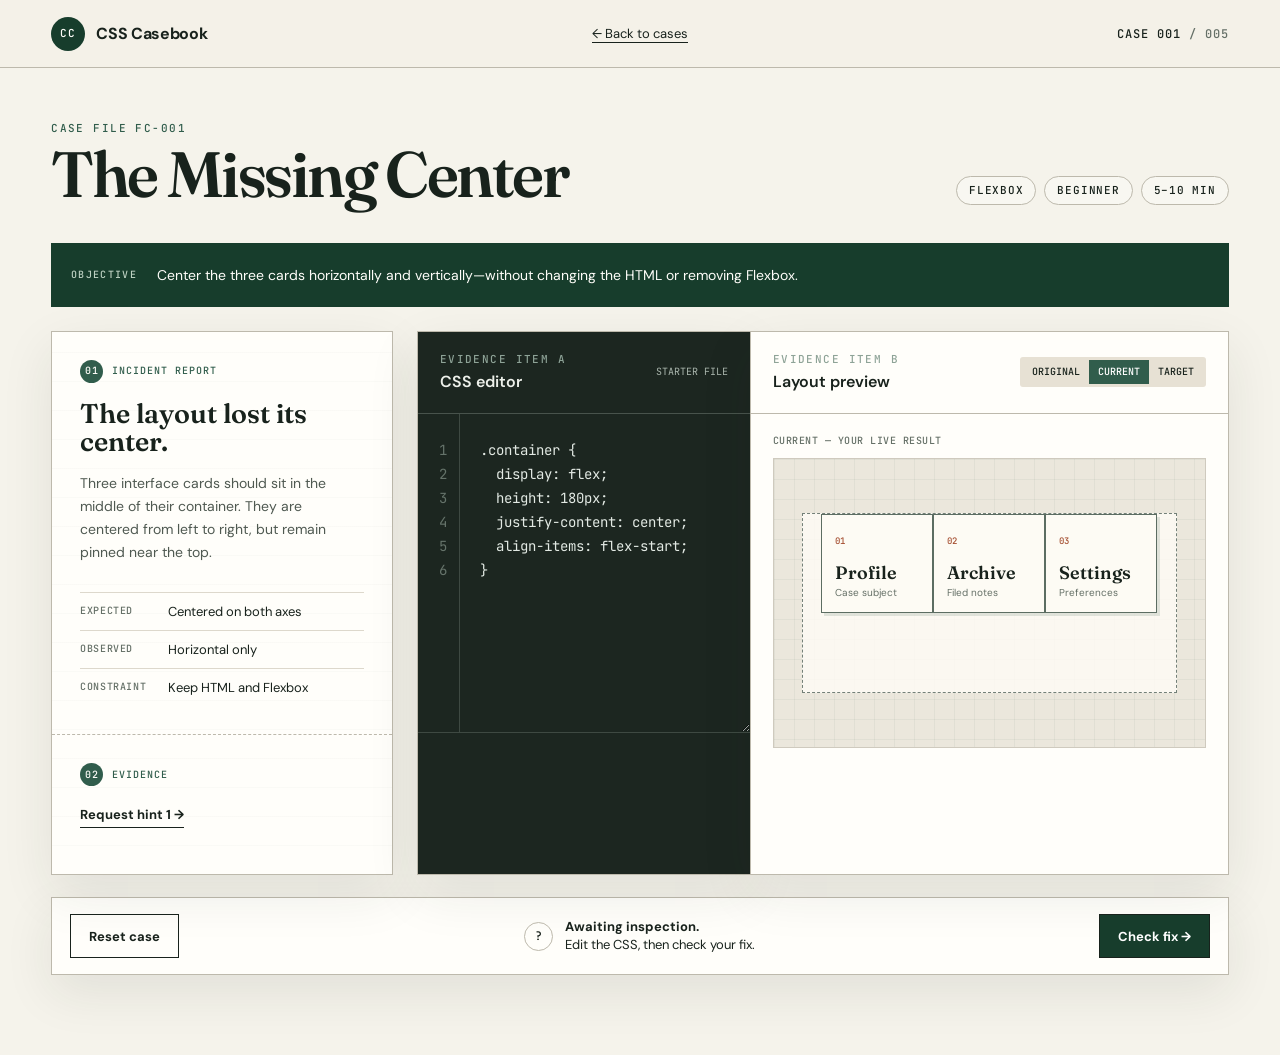
==== case-001.html @ cfad396f "first commit" ====
<!doctype html>
<html lang="en">
<head>
  <meta charset="UTF-8">
  <meta name="viewport" content="width=device-width, initial-scale=1.0">
  <meta name="description" content="CSS Casebook Case 001: The Missing Center, an interactive Flexbox debugging case.">
  <title>Case 001 — The Missing Center | CSS Casebook</title>
  <link rel="preconnect" href="https://fonts.googleapis.com">
  <link rel="preconnect" href="https://fonts.gstatic.com" crossorigin>
  <link href="https://fonts.googleapis.com/css2?family=DM+Sans:wght@400;500;600;700&family=Fraunces:opsz,wght@9..144,500;9..144,600&family=JetBrains+Mono:wght@400;500&display=swap" rel="stylesheet">
  <link rel="stylesheet" href="styles.css">
</head>
<body>
  <header class="site-header">
    <a class="brand" href="index.html" aria-label="CSS Casebook home">
      <span class="brand-mark" aria-hidden="true">CC</span>
      <span>CSS Casebook</span>
    </a>
    <a class="back-link" href="cases.html">← Back to cases</a>
    <p class="case-count">Case 001 <span>/ 005</span></p>
  </header>

  <main>
    <section class="case-heading" aria-labelledby="case-title">
      <div>
        <p class="eyebrow">Case file FC-001</p>
        <h1 id="case-title">The Missing Center</h1>
      </div>
      <div class="case-tags" aria-label="Case details">
        <span>Flexbox</span><span>Beginner</span><span>5–10 min</span>
      </div>
    </section>

    <section class="objective-strip" aria-label="Case objective">
      <span>Objective</span>
      <p>Center the three cards horizontally and vertically—without changing the HTML or removing Flexbox.</p>
    </section>

    <nav class="mobile-tabs" aria-label="Workspace panels" role="tablist">
      <button class="mobile-tab is-active" role="tab" aria-selected="true" aria-controls="editor-panel" data-tab="editor">Editor</button>
      <button class="mobile-tab" role="tab" aria-selected="false" aria-controls="preview-panel" data-tab="preview">Preview</button>
      <button class="mobile-tab" role="tab" aria-selected="false" aria-controls="clues-panel" data-tab="clues">Clues</button>
    </nav>

    <div class="workspace">
      <aside class="case-notes mobile-panel" id="clues-panel" data-panel="clues">
        <section class="paper-section">
          <div class="section-kicker"><span>01</span> Incident report</div>
          <h2>The layout lost its center.</h2>
          <p>Three interface cards should sit in the middle of their container. They are centered from left to right, but remain pinned near the top.</p>
          <dl class="evidence-list">
            <div><dt>Expected</dt><dd>Centered on both axes</dd></div>
            <div><dt>Observed</dt><dd>Horizontal only</dd></div>
            <div><dt>Constraint</dt><dd>Keep HTML and Flexbox</dd></div>
          </dl>
        </section>

        <section class="paper-section evidence-section">
          <div class="section-kicker"><span>02</span> Evidence</div>
          <button class="text-button" id="hint-button" type="button">Request hint <span>→</span></button>
          <div id="hints" class="hints" aria-live="polite"></div>
          <button class="text-button hide-hints" id="hide-hints" type="button" hidden>Hide hints</button>
        </section>
      </aside>

      <div class="workbench">
        <section class="editor-card mobile-panel is-active" id="editor-panel" data-panel="editor" aria-labelledby="editor-title">
          <header class="panel-header">
            <div><p class="panel-label">Evidence item A</p><h2 id="editor-title">CSS editor</h2></div>
            <span class="draft-status" id="draft-status">Starter file</span>
          </header>
          <div class="code-shell">
            <div class="line-numbers" aria-hidden="true">1<br>2<br>3<br>4<br>5<br>6</div>
            <textarea id="css-editor" aria-label="Edit the container CSS" spellcheck="false" autocomplete="off"></textarea>
          </div>
          <p class="syntax-message" id="syntax-message" role="status"></p>
        </section>

        <section class="preview-card mobile-panel" id="preview-panel" data-panel="preview" aria-labelledby="preview-title">
          <header class="panel-header preview-header">
            <div><p class="panel-label">Evidence item B</p><h2 id="preview-title">Layout preview</h2></div>
            <div class="view-switcher" role="group" aria-label="Preview version">
              <button type="button" data-view="original">Original</button>
              <button class="is-active" type="button" data-view="current">Current</button>
              <button type="button" data-view="target">Target</button>
            </div>
          </header>
          <div class="preview-wrap">
            <p class="preview-caption" id="preview-caption">Current — your live result</p>
            <div class="preview-stage" id="preview-stage" aria-label="Current layout preview">
              <div class="demo-container" id="demo-container">
                <article class="demo-card"><span>01</span><strong>Profile</strong><small>Case subject</small></article>
                <article class="demo-card"><span>02</span><strong>Archive</strong><small>Filed notes</small></article>
                <article class="demo-card"><span>03</span><strong>Settings</strong><small>Preferences</small></article>
              </div>
            </div>
          </div>
        </section>
      </div>
    </div>

    <section class="action-bar" aria-label="Case actions">
      <button class="secondary-button" id="reset-button" type="button">Reset case</button>
      <div class="validation-message" id="validation-message" role="status" aria-live="polite">
        <span class="status-mark" aria-hidden="true">?</span>
        <p><strong>Awaiting inspection.</strong> Edit the CSS, then check your fix.</p>
      </div>
      <button class="primary-button" id="check-button" type="button">Check fix <span>→</span></button>
    </section>

    <section class="resolution" id="resolution" hidden aria-labelledby="resolution-title">
      <header class="resolution-header">
        <p>Case #001 — Closed</p>
        <h2 id="resolution-title">Investigation complete</h2>
      </header>
      <div class="resolution-grid">
        <div><p class="section-kicker"><span>01</span> Root cause</p><p>In a row-direction flex container, the cross axis is vertical. <code>align-items: flex-start</code> placed the cards at the top of that axis.</p></div>
        <div><p class="section-kicker"><span>02</span> Remember</p><p><code>justify-content</code> aligns on the main axis. <code>align-items</code> aligns on the cross axis.</p></div>
      </div>
      <div class="solution-compare">
        <div><h3>Your submitted solution</h3><pre id="submitted-solution"></pre></div>
        <div><h3>Recommended solution</h3><pre>.container {
  display: flex;
  height: 180px;
  justify-content: center;
  align-items: center;
}</pre></div>
      </div>
      <div class="concept-check">
        <p class="section-kicker"><span>03</span> Quick deduction</p>
        <h3>If <code>flex-direction</code> becomes <code>column</code>, which direction does <code>justify-content</code> control?</h3>
        <div class="choice-row">
          <button type="button" data-answer="incorrect">Horizontal</button>
          <button type="button" data-answer="correct">Vertical</button>
        </div>
        <p id="concept-feedback" aria-live="polite"></p>
      </div>
      <footer class="resolution-actions"><button class="secondary-button" id="replay-button" type="button">Replay case</button><a class="primary-button button-link" href="field-guide.html#flexbox">Open Flexbox field guide →</a></footer>
    </section>
  </main>

  <dialog id="reset-dialog">
    <form method="dialog">
      <p class="eyebrow">Reset investigation</p>
      <h2>Discard your edited CSS?</h2>
      <p>This restores the starter code. Your revealed hints and recorded completion will remain.</p>
      <div class="dialog-actions"><button value="cancel" class="secondary-button">Keep editing</button><button value="confirm" class="danger-button">Discard edits</button></div>
    </form>
  </dialog>

  <script src="script.js"></script>
</body>
</html>
---- styles.css ----
:root {
  --ink: #18221c;
  --muted: #657067;
  --paper: #f5f3eb;
  --paper-deep: #e7e1d4;
  --white: #fffefa;
  --green: #315d4c;
  --green-dark: #173d2c;
  --green-pale: #dbe7dc;
  --rust: #a44d2f;
  --line: #bdb9ac;
  --shadow: 0 18px 50px rgba(31, 44, 35, .09);
}

* { box-sizing: border-box; }
html { scroll-behavior: smooth; }
body { margin: 0; color: var(--ink); background: var(--paper); font-family: "DM Sans", sans-serif; }
button, textarea { font: inherit; }
button { color: inherit; }
button:focus-visible, textarea:focus-visible, a:focus-visible { outline: 3px solid #d59a45; outline-offset: 3px; }

.site-header { height: 68px; border-bottom: 1px solid var(--line); display: grid; grid-template-columns: 1fr auto 1fr; align-items: center; padding: 0 clamp(20px, 4vw, 64px); background: rgba(244, 241, 232, .94); position: sticky; top: 0; z-index: 10; backdrop-filter: blur(10px); }
.brand { display: flex; align-items: center; gap: 11px; color: var(--ink); text-decoration: none; font-weight: 700; letter-spacing: -.02em; }
.brand-mark { display: grid; place-items: center; width: 34px; height: 34px; color: var(--white); background: var(--green-dark); border-radius: 50%; font: 500 11px/1 "JetBrains Mono", monospace; letter-spacing: .08em; }
.back-link { color: var(--ink); font-size: 13px; text-underline-offset: 4px; }
.case-count { justify-self: end; margin: 0; font: 500 12px/1 "JetBrains Mono", monospace; text-transform: uppercase; letter-spacing: .08em; }
.case-count span { color: var(--muted); }

main { width: min(1440px, 100%); margin: 0 auto; padding: 54px clamp(20px, 4vw, 64px) 80px; }
.case-heading { display: flex; align-items: end; justify-content: space-between; gap: 24px; }
.eyebrow, .panel-label { margin: 0 0 9px; color: var(--green); font: 500 11px/1.2 "JetBrains Mono", monospace; letter-spacing: .13em; text-transform: uppercase; }
h1 { margin: 0; font: 600 clamp(42px, 5vw, 72px)/.95 "Fraunces", serif; letter-spacing: -.04em; }
.case-tags { display: flex; flex-wrap: wrap; justify-content: end; gap: 8px; }
.case-tags span { padding: 8px 12px; border: 1px solid var(--line); border-radius: 100px; font: 500 11px/1 "JetBrains Mono", monospace; text-transform: uppercase; letter-spacing: .07em; background: rgba(255,255,255,.3); }
.objective-strip { margin: 38px 0 24px; min-height: 64px; display: flex; align-items: center; gap: 20px; padding: 14px 20px; color: var(--white); background: var(--green-dark); }
.objective-strip span { flex: 0 0 auto; color: #bdd1c2; font: 500 10px/1 "JetBrains Mono", monospace; letter-spacing: .13em; text-transform: uppercase; }
.objective-strip p { margin: 0; font-size: 14px; line-height: 1.45; }

.workspace { display: grid; grid-template-columns: minmax(250px, 29%) 1fr; gap: 24px; align-items: stretch; }
.case-notes, .editor-card, .preview-card { border: 1px solid var(--line); background: var(--white); box-shadow: var(--shadow); }
.case-notes { background-image: repeating-linear-gradient(0deg, transparent, transparent 28px, rgba(40,58,45,.045) 29px); }
.paper-section { padding: 28px; }
.paper-section + .paper-section { border-top: 1px dashed var(--line); }
.section-kicker { display: flex; align-items: center; gap: 9px; margin: 0 0 17px; color: var(--green); font: 500 10px/1.2 "JetBrains Mono", monospace; letter-spacing: .1em; text-transform: uppercase; }
.section-kicker span { display: grid; place-items: center; width: 23px; height: 23px; color: var(--white); background: var(--green); border-radius: 50%; }
.paper-section h2 { margin: 0 0 15px; font: 600 27px/1.05 "Fraunces", serif; }
.paper-section > p { color: #4f5951; font-size: 14px; line-height: 1.65; }
.evidence-list { margin: 28px 0 0; }
.evidence-list div { display: grid; grid-template-columns: 78px 1fr; gap: 10px; padding: 10px 0; border-top: 1px solid #ddd8cc; }
.evidence-list dt { color: var(--muted); font: 500 10px/1.5 "JetBrains Mono", monospace; text-transform: uppercase; letter-spacing: .06em; }
.evidence-list dd { margin: 0; font-size: 13px; }
.text-button { padding: 0 0 4px; border: 0; border-bottom: 1px solid currentColor; background: none; font-weight: 700; font-size: 13px; cursor: pointer; }
.text-button:hover { color: var(--green); }
.hints { margin-top: 18px; }
.hint { border-left: 3px solid var(--green); padding: 2px 0 2px 13px; margin: 0 0 17px; }
.hint strong { display: block; margin-bottom: 5px; color: var(--green); font: 500 10px/1.2 "JetBrains Mono", monospace; text-transform: uppercase; letter-spacing: .08em; }
.hint p { margin: 0; font-size: 13px; line-height: 1.5; }
.hide-hints { margin-top: 5px; color: var(--muted); font-weight: 500; }

.workbench { display: grid; grid-template-columns: minmax(330px, .82fr) minmax(390px, 1.18fr); min-width: 0; }
.editor-card { border-right: 0; background: #1c2620; color: #edf0ea; }
.preview-card { min-width: 0; }
.panel-header { min-height: 82px; display: flex; align-items: center; justify-content: space-between; gap: 14px; padding: 18px 22px; border-bottom: 1px solid var(--line); }
.editor-card .panel-header { border-color: #48534c; }
.panel-header h2 { margin: 0; font: 600 16px/1.2 "DM Sans", sans-serif; }
.panel-label { margin-bottom: 6px; color: #8ea397; }
.draft-status { color: #aab6ad; font: 400 10px/1 "JetBrains Mono", monospace; text-transform: uppercase; }
.code-shell { display: grid; grid-template-columns: 42px 1fr; min-height: 318px; }
.line-numbers { padding: 24px 12px; color: #65736a; border-right: 1px solid #3e4942; text-align: right; font: 400 14px/1.72 "JetBrains Mono", monospace; user-select: none; }
#css-editor { width: 100%; min-height: 318px; resize: vertical; padding: 24px 20px; border: 0; color: #e2e9e3; background: transparent; font: 400 14px/1.72 "JetBrains Mono", monospace; tab-size: 2; }
#css-editor:focus { outline: 0; box-shadow: inset 0 0 0 2px #d59a45; }
.syntax-message { min-height: 42px; margin: 0; padding: 12px 20px; border-top: 1px solid #3e4942; color: #e6b793; font: 12px/1.4 "JetBrains Mono", monospace; }

.preview-header { flex-wrap: wrap; }
.view-switcher { display: flex; padding: 3px; background: var(--paper-deep); border-radius: 3px; }
.view-switcher button { padding: 7px 9px; border: 0; background: transparent; font: 500 10px/1 "JetBrains Mono", monospace; text-transform: uppercase; cursor: pointer; }
.view-switcher button.is-active { color: white; background: var(--green); }
.preview-wrap { padding: 22px; }
.preview-caption { margin: 0 0 12px; color: var(--muted); font: 500 10px/1 "JetBrains Mono", monospace; letter-spacing: .05em; text-transform: uppercase; }
.preview-stage { min-height: 290px; display: grid; place-items: center; padding: 28px; overflow: auto; border: 1px solid #cfcabe; background-color: #ebe7dc; background-image: linear-gradient(rgba(49,91,71,.055) 1px, transparent 1px), linear-gradient(90deg, rgba(49,91,71,.055) 1px, transparent 1px); background-size: 20px 20px; }
.demo-container { width: min(100%, 510px); min-height: 180px; border: 1px dashed #738078; background: rgba(255,253,247,.8); }
.demo-card { width: 112px; min-height: 92px; padding: 13px; border: 1px solid #5c6d62; background: #fdfbf4; box-shadow: 3px 3px 0 rgba(49,91,71,.14); }
.demo-card span { color: var(--rust); font: 500 9px/1 "JetBrains Mono", monospace; }
.demo-card strong, .demo-card small { display: block; }
.demo-card strong { margin: 15px 0 4px; font: 600 18px/1 "Fraunces", serif; }
.demo-card small { color: var(--muted); font-size: 10px; }

.action-bar { display: grid; grid-template-columns: auto 1fr auto; gap: 20px; align-items: center; margin-top: 22px; padding: 16px 18px; border: 1px solid var(--line); background: var(--white); box-shadow: var(--shadow); }
.primary-button, .secondary-button, .danger-button { min-height: 44px; padding: 0 18px; border: 1px solid var(--ink); font-weight: 700; font-size: 13px; cursor: pointer; }
.primary-button { color: white; background: var(--green-dark); }
.primary-button:not(:disabled):hover { background: var(--green); }
.secondary-button { background: transparent; }
.secondary-button:hover { background: var(--paper-deep); }
.danger-button { color: white; border-color: var(--rust); background: var(--rust); }
button:disabled { opacity: .5; cursor: not-allowed; }
.validation-message { display: flex; gap: 12px; align-items: center; justify-content: center; }
.validation-message p { margin: 0; font-size: 13px; line-height: 1.4; }
.validation-message strong { display: block; }
.status-mark { flex: 0 0 auto; display: grid; place-items: center; width: 29px; height: 29px; border: 1px solid var(--line); border-radius: 50%; font: 500 12px/1 "JetBrains Mono", monospace; }
.validation-message.is-error .status-mark { color: white; border-color: var(--rust); background: var(--rust); }
.validation-message.is-success .status-mark { color: white; border-color: var(--green); background: var(--green); }

.resolution { margin-top: 36px; border: 1px solid var(--line); background: var(--white); box-shadow: var(--shadow); }
.resolution-header { padding: 34px; color: white; background: var(--green-dark); }
.resolution-header p { margin: 0 0 7px; color: #bad0c0; font: 500 11px/1 "JetBrains Mono", monospace; text-transform: uppercase; letter-spacing: .1em; }
.resolution-header h2 { margin: 0; font: 600 40px/1 "Fraunces", serif; }
.resolution-grid { display: grid; grid-template-columns: 1fr 1fr; }
.resolution-grid > div { padding: 30px 34px; }
.resolution-grid > div + div { border-left: 1px solid var(--line); }
.resolution-grid p:last-child { margin: 0; line-height: 1.65; }
code, pre { font-family: "JetBrains Mono", monospace; }
.solution-compare { display: grid; grid-template-columns: 1fr 1fr; border-top: 1px solid var(--line); border-bottom: 1px solid var(--line); }
.solution-compare > div { min-width: 0; padding: 28px 34px; }
.solution-compare > div + div { border-left: 1px solid var(--line); }
.solution-compare h3 { margin: 0 0 14px; font-size: 13px; }
.solution-compare pre { min-height: 150px; margin: 0; padding: 18px; overflow: auto; color: #ecf1ed; background: #1c2620; font-size: 12px; line-height: 1.6; white-space: pre-wrap; }
.concept-check { padding: 30px 34px; }
.concept-check h3 { font: 600 22px/1.25 "Fraunces", serif; }
.choice-row { display: flex; gap: 10px; }
.choice-row button { min-width: 120px; padding: 10px 16px; border: 1px solid var(--line); background: var(--paper); cursor: pointer; }
#concept-feedback { min-height: 20px; margin-bottom: 0; font-size: 13px; }
.resolution-actions { display: flex; justify-content: space-between; padding: 22px 34px; border-top: 1px solid var(--line); }

.mobile-tabs { display: none; }
dialog { width: min(460px, calc(100% - 32px)); padding: 0; border: 1px solid var(--line); color: var(--ink); background: var(--white); box-shadow: 0 25px 80px rgba(0,0,0,.25); }
dialog::backdrop { background: rgba(13, 25, 18, .62); backdrop-filter: blur(2px); }
dialog form { padding: 30px; }
dialog h2 { margin: 0 0 12px; font: 600 30px/1 "Fraunces", serif; }

/* Public product shell */
.public-header { min-height: 72px; display: grid; grid-template-columns: 1fr auto 1fr; align-items: center; gap: 24px; padding: 12px clamp(20px, 4vw, 64px); border-bottom: 1px solid var(--line); background: rgba(245,243,235,.94); position: sticky; top: 0; z-index: 20; backdrop-filter: blur(10px); }
.public-header nav { display: flex; gap: 28px; }
.public-header nav a { padding: 8px 0; color: var(--muted); text-decoration: none; font-size: 13px; }
.public-header nav a:hover, .public-header nav a.is-current { color: var(--ink); box-shadow: inset 0 -2px var(--green); }
.header-cta { justify-self: end; color: var(--ink); font-size: 12px; font-weight: 700; text-underline-offset: 4px; }
.public-main { width: min(1200px, calc(100% - 40px)); margin: 0 auto; padding: 72px 0 90px; }
.button-link { display: inline-flex; align-items: center; justify-content: center; text-decoration: none; }
.hero { min-height: 650px; display: grid; grid-template-columns: 1.1fr .8fr; gap: clamp(48px, 8vw, 110px); align-items: center; }
.hero h1 { font-size: clamp(64px, 8.5vw, 116px); }
.hero-lead { max-width: 610px; margin: 28px 0; color: #4d5951; font-size: 18px; line-height: 1.7; }
.hero-actions { display: flex; gap: 12px; flex-wrap: wrap; }
.no-account { color: var(--muted); font-size: 12px; }
.featured-file { position: relative; padding: 40px 34px 30px; border: 1px solid var(--line); border-radius: 10px; background: var(--white); box-shadow: var(--shadow); transform: rotate(1deg); }
.file-tab { position: absolute; top: -30px; left: 22px; padding: 9px 18px; border: 1px solid var(--line); border-bottom: 0; border-radius: 8px 8px 0 0; background: #e5eae2; font: 500 10px/1 "JetBrains Mono", monospace; text-transform: uppercase; letter-spacing: .07em; }
.file-number { display: flex; justify-content: space-between; align-items: baseline; border-bottom: 1px dashed var(--line); padding-bottom: 14px; font: 500 10px/1 "JetBrains Mono", monospace; text-transform: uppercase; }
.file-number strong { font-size: 28px; color: var(--green); }
.file-art { position: relative; min-height: 190px; display: grid; place-items: start center; margin: 22px 0; padding: 26px; background: #e5eae2; border: 1px solid #c9d0c8; }
.mini-container { width: 90%; height: 115px; display: flex; justify-content: center; align-items: flex-start; gap: 8px; padding: 8px; border: 1px dashed var(--green); }
.mini-container i { width: 54px; height: 44px; border: 1px solid var(--green); background: var(--white); }
.annotation { position: absolute; right: 12px; bottom: 10px; color: var(--rust); font: 500 10px/1.2 "JetBrains Mono", monospace; transform: rotate(-3deg); }
.featured-file h2 { margin: 7px 0 10px; font: 600 35px/1 "Fraunces", serif; }
.featured-file > p:not(.eyebrow) { color: var(--muted); line-height: 1.6; }
.file-meta { display: flex; gap: 8px; margin: 20px 0; }
.file-meta span { padding: 6px 8px; border-radius: 4px; background: var(--paper-deep); font: 500 9px/1 "JetBrains Mono", monospace; text-transform: uppercase; }
.featured-file > a { color: var(--green-dark); font-weight: 700; }
.method-section { padding: 90px 0; border-top: 1px solid var(--line); }
.section-intro { display: flex; justify-content: space-between; gap: 40px; align-items: start; }
.section-intro h2, .curriculum-preview h2 { margin: 0; font: 600 clamp(36px, 5vw, 60px)/1.04 "Fraunces", serif; }
.method-grid { list-style: none; display: grid; grid-template-columns: repeat(3, 1fr); gap: 0; margin: 55px 0 0; padding: 0; border: 1px solid var(--line); background: var(--white); }
.method-grid li { padding: 30px; }
.method-grid li + li { border-left: 1px solid var(--line); }
.method-grid li > span { color: var(--green); font: 500 11px/1 "JetBrains Mono", monospace; }
.method-grid h3 { font: 600 25px/1 "Fraunces", serif; }
.method-grid p { color: var(--muted); line-height: 1.6; }
.curriculum-preview { display: grid; grid-template-columns: 1fr 1fr; gap: 80px; padding: 90px 0; border-top: 1px solid var(--line); }
.curriculum-preview > div > p:last-child { color: var(--muted); line-height: 1.7; }
.collection-stack { display: grid; }
.collection-stack span, .collection-stack a { padding: 15px 0; border-bottom: 1px solid var(--line); }
.collection-stack span { font: 500 13px/1 "JetBrains Mono", monospace; }
.collection-stack a { color: var(--green-dark); font-weight: 700; }
.public-footer { min-height: 90px; display: flex; align-items: center; justify-content: space-between; gap: 20px; padding: 20px clamp(20px, 4vw, 64px); color: #dce5de; background: var(--green-dark); font-size: 12px; }
.public-footer a { color: white; }

/* Case library */
.page-heading { max-width: 760px; margin-bottom: 48px; }
.page-heading > p:last-child { max-width: 650px; color: var(--muted); font-size: 17px; line-height: 1.7; }
.library-tools { display: flex; align-items: end; justify-content: space-between; gap: 24px; margin-bottom: 24px; padding: 18px 0; border-top: 1px solid var(--line); border-bottom: 1px solid var(--line); }
.library-tools label { display: grid; gap: 7px; font-size: 11px; font-weight: 700; text-transform: uppercase; letter-spacing: .05em; }
.library-tools select, .guide-index input { min-height: 42px; padding: 0 12px; border: 1px solid var(--line); border-radius: 6px; background: var(--white); }
.library-tools p { margin: 0; color: var(--muted); font-size: 12px; }
.case-library-grid { display: grid; grid-template-columns: repeat(3, 1fr); gap: 18px; }
.collection-card { min-height: 330px; padding: 24px; border: 1px solid var(--line); border-radius: 9px; background: rgba(255,254,250,.65); }
.collection-card.is-available { border-color: var(--green); background: var(--white); box-shadow: var(--shadow); }
.collection-card header { display: flex; align-items: center; justify-content: space-between; }
.collection-card header span { color: var(--green); font: 500 24px/1 "JetBrains Mono", monospace; }
.collection-card small { color: var(--muted); font: 500 9px/1 "JetBrains Mono", monospace; text-transform: uppercase; }
.collection-card h2 { min-height: 50px; margin: 20px 0 8px; font: 600 23px/1.08 "Fraunces", serif; }
.collection-card > p { min-height: 62px; color: var(--muted); font-size: 13px; line-height: 1.5; }
.collection-card ul { margin: 20px 0; padding: 0; list-style: none; border-top: 1px solid var(--line); }
.collection-card li { display: flex; justify-content: space-between; gap: 12px; padding: 10px 0; border-bottom: 1px solid var(--line); font-size: 12px; }
.collection-card li a, .collection-link { color: var(--green-dark); font-weight: 700; }

/* Field guide */
.guide-layout { display: grid; grid-template-columns: 260px minmax(0, 760px); gap: 80px; align-items: start; }
.guide-index { position: sticky; top: 105px; }
.guide-index label { display: block; margin-bottom: 6px; font-size: 11px; font-weight: 700; }
.guide-index input { width: 100%; margin-bottom: 18px; }
#guide-nav { max-height: calc(100vh - 220px); overflow: auto; border-top: 1px solid var(--line); }
#guide-nav > * { display: grid; grid-template-columns: 28px 1fr auto; align-items: center; gap: 7px; padding: 11px 4px; border-bottom: 1px solid var(--line); color: var(--muted); text-decoration: none; font-size: 11px; }
#guide-nav .is-current { color: var(--green-dark); font-weight: 700; }
#guide-nav small { font-size: 8px; text-transform: uppercase; }
.guide-nav-item.is-disabled { opacity: .65; }
.guide-article h1 { font-size: clamp(48px, 7vw, 78px); }
.guide-deck { color: var(--muted); font-size: 19px; line-height: 1.7; }
.lesson-jump { display: flex; flex-wrap: wrap; gap: 8px; margin: 32px 0 8px; }
.lesson-jump a { padding: 8px 10px; border: 1px solid var(--line); border-radius: 6px; color: var(--green-dark); background: var(--white); text-decoration: none; font: 500 10px/1 "JetBrains Mono", monospace; }
.lesson-jump a:hover { border-color: var(--green); background: var(--green-pale); }
.guide-article section { margin-top: 54px; padding-top: 34px; border-top: 1px solid var(--line); }
.lesson-number { margin: 0 0 6px; color: var(--green); font: 500 10px/1 "JetBrains Mono", monospace; text-transform: uppercase; letter-spacing: .1em; }
.guide-article section h2, .guide-case-link h2 { font: 600 32px/1.1 "Fraunces", serif; }
.guide-article section > p { line-height: 1.7; }
.axis-demo { position: relative; height: 260px; display: grid; place-items: center; margin-top: 26px; border: 1px solid var(--line); background: var(--white); }
.axis-cards { display: flex; gap: 10px; }
.axis-cards i { display: grid; place-items: center; width: 80px; height: 74px; border: 1px solid var(--green); background: var(--green-pale); font-style: normal; }
.axis-line { position: absolute; color: var(--rust); font: 500 11px/1.4 "JetBrains Mono", monospace; }
.main-axis { top: 55px; left: 50%; transform: translateX(-50%); }
.cross-axis { left: 60px; top: 45%; }
.rule-pair { display: grid; grid-template-columns: 1fr 1fr; gap: 14px; }
.rule-pair > div { padding: 22px; border: 1px solid var(--line); border-radius: 8px; background: var(--white); }
.rule-pair strong { display: block; margin: 20px 0 5px; font: 600 22px/1 "Fraunces", serif; }
.rule-pair p { color: var(--muted); font-size: 13px; line-height: 1.5; }
.value-strip { display: flex; flex-wrap: wrap; gap: 8px; margin-top: 22px; }
.value-strip span { padding: 10px 12px; border: 1px solid var(--line); border-radius: 6px; background: var(--white); font: 500 11px/1.2 "JetBrains Mono", monospace; }
.mini-wrap-demo { width: min(360px, 100%); display: flex; flex-wrap: wrap; gap: 8px; margin-top: 22px; padding: 18px; border: 1px dashed var(--green); background: var(--white); }
.mini-wrap-demo i { display: grid; place-items: center; flex: 0 0 90px; height: 54px; background: var(--green-pale); font-style: normal; }
.memory-note { padding-left: 16px; border-left: 3px solid var(--green); }
.guide-article pre { padding: 24px; overflow: auto; border-radius: 8px; color: #eef3ee; background: #1c2620; line-height: 1.7; }
.direction-table { border: 1px solid var(--line); background: var(--white); }
.direction-table > div { display: grid; grid-template-columns: 1fr 1fr 1.4fr; gap: 14px; padding: 14px 18px; }
.direction-table > div + div { border-top: 1px solid var(--line); }
.direction-table > div:first-child { background: var(--green-pale); font-size: 11px; }
.guide-case-link { display: flex; justify-content: space-between; align-items: center; gap: 30px; margin-top: 70px; padding: 30px; border: 1px solid var(--green); border-radius: 10px; background: var(--white); }
.guide-case-link p { color: var(--muted); }
.control-room { scroll-margin-top: 100px; }
.lab-layout { display: grid; grid-template-columns: 210px 1fr; gap: 16px; margin-top: 28px; }
.lab-controls { display: grid; gap: 14px; align-content: start; padding: 18px; border: 1px solid var(--line); border-radius: 8px; background: var(--white); }
.lab-controls label { display: grid; gap: 6px; font-size: 11px; font-weight: 700; }
.lab-controls select { width: 100%; min-height: 40px; padding: 0 8px; border: 1px solid var(--line); border-radius: 5px; background: var(--paper); }
.lab-output { min-width: 0; }
.lab-preview { position: relative; min-height: 340px; max-height: 340px; display: flex; gap: 10px; padding: 55px; overflow: auto; border: 1px solid var(--line); border-radius: 8px; background-color: var(--white); background-image: linear-gradient(rgba(49,93,76,.06) 1px, transparent 1px), linear-gradient(90deg, rgba(49,93,76,.06) 1px, transparent 1px); background-size: 20px 20px; }
.lab-item { flex: 0 0 62px; min-width: 62px; min-height: 62px; display: grid; place-items: center; border: 1px solid var(--green); border-radius: 5px; background: var(--green-pale); font: 500 13px/1 "JetBrains Mono", monospace; }
.lab-axis { position: absolute; z-index: 2; color: var(--rust); font: 500 9px/1 "JetBrains Mono", monospace; pointer-events: none; }
.lab-main-axis { top: 20px; left: 50%; transform: translateX(-50%); }
.lab-cross-axis { top: 50%; left: 9px; transform: translateY(-50%); writing-mode: vertical-rl; }
.lab-main-axis.is-vertical { top: 50%; left: 15px; transform: translateY(-50%); writing-mode: vertical-rl; }
.lab-cross-axis.is-horizontal { top: 20px; left: 50%; transform: translateX(-50%); writing-mode: horizontal-tb; }
.lab-explanation { min-height: 38px; margin: 12px 0; color: var(--muted); font-size: 12px; line-height: 1.5; }
.lab-output pre { margin: 0; font-size: 12px; }

@media (max-width: 900px) {
  .public-header { grid-template-columns: 1fr auto; }
  .public-header nav { grid-column: 1 / -1; grid-row: 2; justify-content: center; order: 3; }
  .header-cta { grid-column: 2; grid-row: 1; }
  .hero { grid-template-columns: 1fr; padding-top: 40px; }
  .featured-file { max-width: 580px; }
  .case-library-grid { grid-template-columns: repeat(2, 1fr); }
  .guide-layout { grid-template-columns: 210px minmax(0, 1fr); gap: 40px; }
}

@media (max-width: 650px) {
  .public-main { width: min(100% - 32px, 1200px); padding-top: 48px; }
  .public-header { gap: 12px; padding: 10px 16px; }
  .public-header .header-cta { font-size: 0; }
  .public-header .header-cta::after { content: "Start"; font-size: 12px; }
  .public-header nav { gap: 20px; overflow-x: auto; justify-content: start; }
  .hero { min-height: auto; gap: 80px; }
  .hero h1 { font-size: 60px; }
  .section-intro, .library-tools, .guide-case-link { display: block; }
  .method-grid, .curriculum-preview, .case-library-grid, .guide-layout { grid-template-columns: 1fr; }
  .method-grid li + li { border-left: 0; border-top: 1px solid var(--line); }
  .curriculum-preview { gap: 40px; }
  .library-tools p { margin-top: 14px; }
  .guide-index { position: static; }
  #guide-nav { max-height: 220px; }
  .rule-pair { grid-template-columns: 1fr; }
  .lab-layout { grid-template-columns: 1fr; }
  .lab-preview { min-height: 300px; max-height: 380px; }
  .direction-table { font-size: 11px; }
  .direction-table > div { grid-template-columns: 1fr 1fr; }
  .direction-table > div > *:last-child { grid-column: 1 / -1; }
  .guide-case-link .button-link { margin-top: 12px; }
}
dialog p:not(.eyebrow) { color: var(--muted); line-height: 1.55; }
.dialog-actions { display: flex; justify-content: flex-end; gap: 10px; margin-top: 25px; }

@media (max-width: 1080px) {
  .workbench { grid-template-columns: 1fr; }
  .editor-card { border-right: 1px solid var(--line); border-bottom: 0; }
  .code-shell, #css-editor { min-height: 260px; }
}

@media (max-width: 760px) {
  .site-header { grid-template-columns: 1fr auto; padding: 0 18px; }
  .brand { font-size: 14px; }
  .back-link { order: -1; font-size: 0; text-decoration: none; }
  .back-link::before { content: "←"; font-size: 20px; }
  .case-count { display: none; }
  main { padding: 34px 16px 60px; }
  .case-heading { display: block; }
  .case-tags { justify-content: start; margin-top: 22px; }
  h1 { font-size: 47px; }
  .objective-strip { align-items: start; margin-top: 28px; }
  .mobile-tabs { display: grid; grid-template-columns: repeat(3, 1fr); margin-bottom: 12px; border-bottom: 1px solid var(--line); }
  .mobile-tab { padding: 13px 8px; border: 0; border-bottom: 3px solid transparent; background: transparent; font: 500 11px/1 "JetBrains Mono", monospace; text-transform: uppercase; cursor: pointer; }
  .mobile-tab.is-active { color: var(--green); border-bottom-color: var(--green); }
  .workspace { display: block; }
  .mobile-panel { display: none; }
  .mobile-panel.is-active { display: block; }
  .workbench { display: block; }
  .editor-card, .preview-card { border: 1px solid var(--line); }
  .case-notes { box-shadow: var(--shadow); }
  .code-shell, #css-editor { min-height: 360px; }
  .preview-stage { min-height: 310px; padding: 16px; }
  .demo-container { min-width: 390px; }
  .action-bar { position: sticky; bottom: 0; z-index: 9; grid-template-columns: auto 1fr; gap: 10px; padding: 10px; }
  .validation-message { grid-column: 1 / -1; grid-row: 1; justify-content: start; }
  .action-bar > button { grid-row: 2; }
  .action-bar .primary-button { justify-self: stretch; }
  .resolution-grid, .solution-compare { grid-template-columns: 1fr; }
  .resolution-grid > div + div, .solution-compare > div + div { border-left: 0; border-top: 1px solid var(--line); }
  .resolution-header, .resolution-grid > div, .solution-compare > div, .concept-check { padding-left: 22px; padding-right: 22px; }
  .resolution-actions { gap: 10px; padding: 18px 22px; }
}

@media (prefers-reduced-motion: no-preference) {
  .mobile-panel.is-active, .resolution:not([hidden]) { animation: reveal .25s ease-out; }
  @keyframes reveal { from { opacity: 0; transform: translateY(5px); } }
}
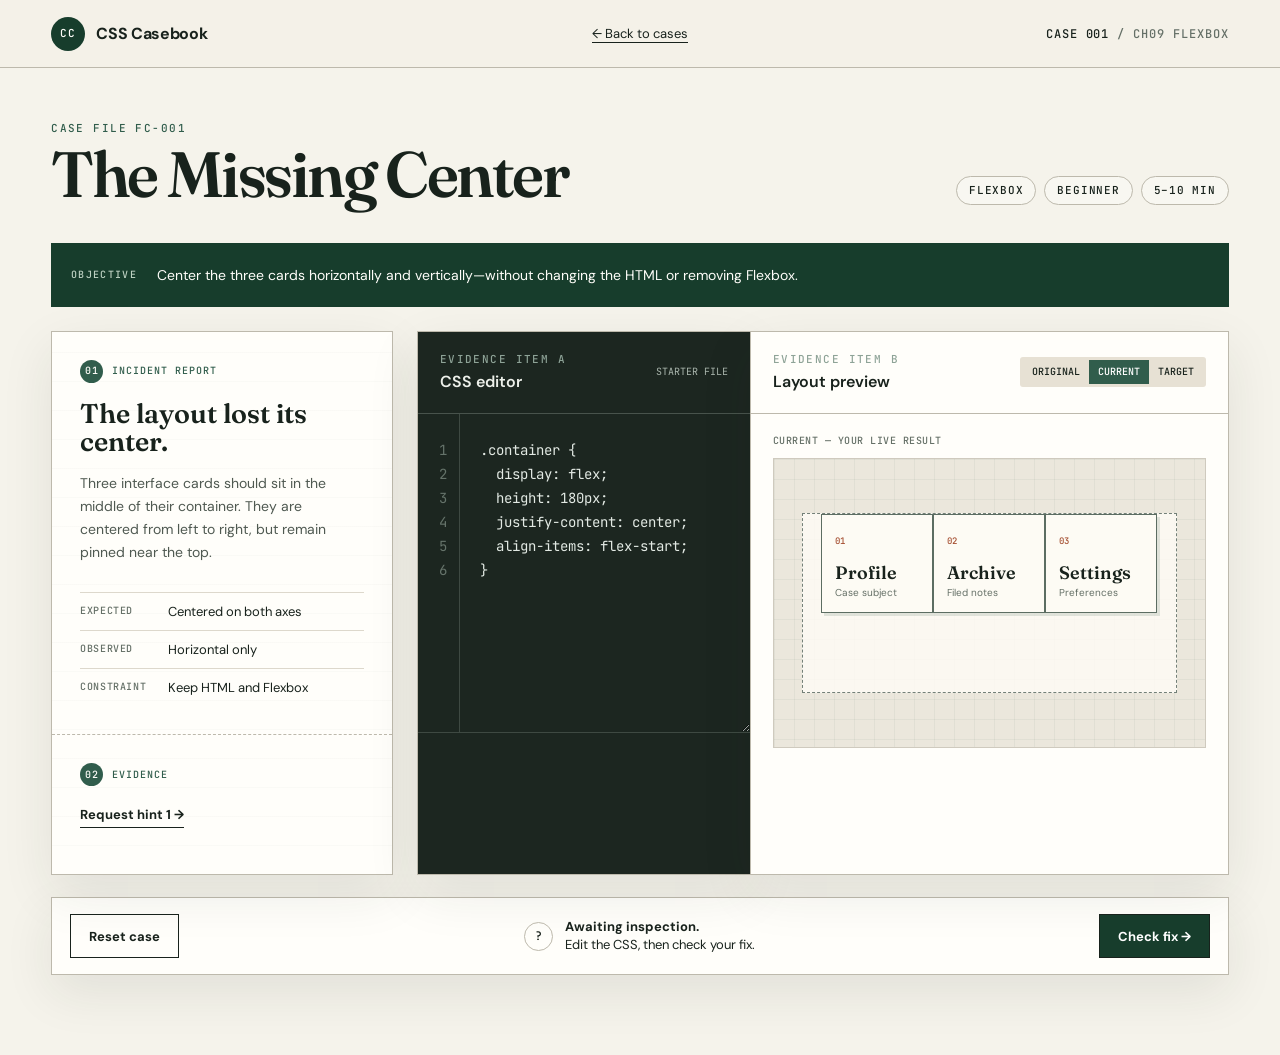
==== commit d06a72ed: "Complete Chapter 09 Field Guide structure" ====
--- a/case-001.html
+++ b/case-001.html
@@ -17,7 +17,7 @@
       <span>CSS Casebook</span>
     </a>
     <a class="back-link" href="cases.html">← Back to cases</a>
-    <p class="case-count">Case 001 <span>/ 005</span></p>
+    <p class="case-count">Case 001 <span>/ CH09 Flexbox</span></p>
   </header>
 
   <main>
